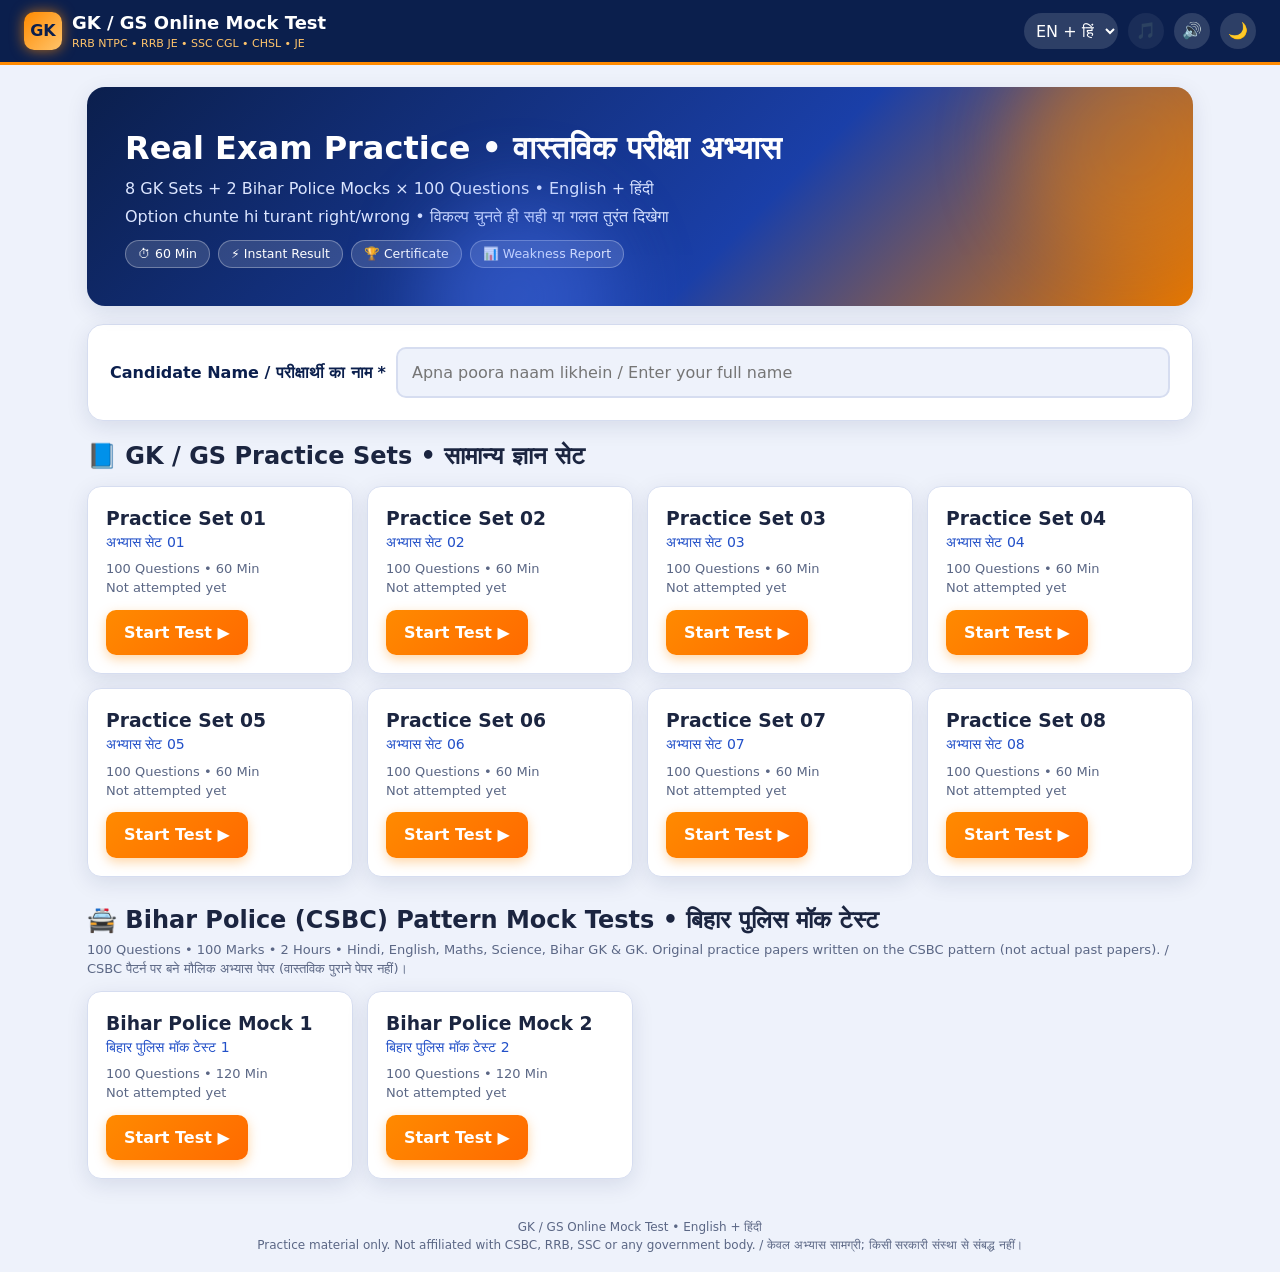
==== index.html @ ce88f7f6 "adding" ====
<!DOCTYPE html>
<html lang="hi"><head><meta charset="utf-8">
<meta name="viewport" content="width=device-width,initial-scale=1,viewport-fit=cover">
<title>GK / GS Online Mock Test – RRB • SSC • Bihar Police</title>
<meta name="description" content="Free GK / GS online mock tests in English and Hindi for RRB NTPC, RRB JE, SSC CGL, SSC CHSL, SSC JE and Bihar Police. Instant answers, certificate and weakness report.">
<meta name="theme-color" content="#0b1f4d"><meta name="robots" content="index,follow">
<meta property="og:title" content="GK / GS Online Mock Test – RRB • SSC • Bihar Police"><meta property="og:description" content="Bilingual mock tests with instant right/wrong, certificate and weakness report."><meta property="og:type" content="website">
<link rel="stylesheet" href="css/style.css"><link rel="manifest" href="manifest.webmanifest"><link rel="icon" href="favicon.svg" type="image/svg+xml"><link rel="apple-touch-icon" href="icons/icon-192.png">

<body data-th="light">
<div id="fl"></div><canvas id="cf"></canvas>
<header><div class="logo">GK</div><div><h1>GK / GS Online Mock Test</h1><small>RRB NTPC • RRB JE • SSC CGL • CHSL • JE</small></div><div class="sp"></div>
<button class="btn hide" id="hs" style="padding:8px 16px;background:linear-gradient(135deg,#12a150,#0e8a43)">Submit ✔</button><span class="cand hide" id="cand"></span><span id="timer" class="hide">60:00</span>
<select id="lang" class="ib" style="width:auto;border-radius:18px;padding:0 8px;color:#fff;background:rgba(255,255,255,.14)"><option value="both" style="color:#000">EN + हिं</option><option value="en" style="color:#000">English</option><option value="hi" style="color:#000">हिंदी</option></select>
<button class="ib" id="mu" title="Music">🎵</button><button class="ib" id="sf" title="Sound">🔊</button><button class="ib" id="dk" title="Dark mode">🌙</button><button class="ib hide" id="hm" title="Home">🏠</button></header>
<main class="wrap">
<section id="s-home"><div class="hero"><svg class="bolt" viewBox="0 0 24 24"><path d="M13 2 4 14h6l-1 8 9-12h-6z"/></svg><h2>Real Exam Practice • वास्तविक परीक्षा अभ्यास</h2><p>8 GK Sets + 2 Bihar Police Mocks × 100 Questions • English + हिंदी</p><p>Option chunte hi turant right/wrong • विकल्प चुनते ही सही या गलत तुरंत दिखेगा</p><div class="tags"><span>⏱ 60 Min</span><span>⚡ Instant Result</span><span>🏆 Certificate</span><span>📊 Weakness Report</span></div></div>
<div class="pn namebox" id="nb"><label for="nm">Candidate Name / परीक्षार्थी का नाम *</label><input id="nm" maxlength="40" placeholder="Apna poora naam likhein / Enter your full name" autocomplete="name"><span id="ne" style="color:var(--bd);font-size:13px;width:100%" class="hide">Naam likhe bina test start nahi hoga. / नाम लिखे बिना टेस्ट शुरू नहीं होगा।</span></div>
<h2 style="margin:6px 0 12px">📘 GK / GS Practice Sets • सामान्य ज्ञान सेट</h2><div class="gd" id="cards"></div><h2 style="margin:26px 0 4px">🚔 Bihar Police (CSBC) Pattern Mock Tests • बिहार पुलिस मॉक टेस्ट</h2><p style="color:var(--mut);font-size:13px;margin:0 0 12px">100 Questions • 100 Marks • 2 Hours • Hindi, English, Maths, Science, Bihar GK &amp; GK. Original practice papers written on the CSBC pattern (not actual past papers). / CSBC पैटर्न पर बने मौलिक अभ्यास पेपर (वास्तविक पुराने पेपर नहीं)।</p><div class="gd" id="cards2"></div></section>
<section id="s-ins" class="hide"><div class="pn ins"><h2 style="margin-top:0">Exam Instructions / परीक्षा निर्देश</h2><p id="who" style="font-weight:700"></p><ol><li id="i1"></li><li>Option select karte hi answer lock ho jayega aur turant sahi/galat dikhega. / विकल्प चुनते ही उत्तर लॉक होकर सही/गलत दिखेगा।</li><li>Palette se kisi bhi question par ja sakte hain. / पैलेट से किसी भी प्रश्न पर जा सकते हैं।</li><li>Submit ke baad certificate aur weakness report milegi. / सबमिट के बाद प्रमाणपत्र और कमज़ोरी रिपोर्ट मिलेगी।</li></ol><div style="display:flex;gap:10px;flex-wrap:wrap"><button class="btn g" id="ib">◀ Back</button><button class="btn" id="bg">Begin Exam ▶ परीक्षा शुरू करें</button></div></div></section>
<section id="s-ex" class="hide"><div class="ex"><div class="pn" id="qp"></div>
<aside class="pn side" id="sd"><b>Question Palette / प्रश्न सूची</b><div class="pal" id="pl"></div><div class="lg"><span><i style="background:var(--ok)"></i>Correct</span><span><i style="background:var(--bd)"></i>Wrong</span><span><i style="border:1px solid var(--ln)"></i>Pending</span></div>
<div class="st"><div><b id="c1">0</b>Correct</div><div><b id="c2">0</b>Wrong</div><div><b id="c3">100</b>Left</div></div><button class="btn b" id="sb" style="width:100%">Submit Test / जमा करें</button></aside></div>
<button class="btn" id="fab">☰ Palette</button></section>
<section id="s-rs" class="hide"><div id="ct"></div><div class="pn" style="margin-top:16px"><h3 style="margin-top:0">Performance by Topic / विषयवार प्रदर्शन</h3><div class="bars" id="br"></div>
<div style="display:flex;gap:10px;flex-wrap:wrap;margin-top:14px"><button class="btn" id="pd">⬇ Certificate + Report (PDF)</button><button class="btn b" id="rv">Review Answers</button><button class="btn g" id="rt">Retry Set</button><button class="btn g" id="rh">All Sets</button></div>
<p style="color:var(--mut);font-size:12px">PDF: button dabayein → print window mein <b>“Save as PDF”</b> chunein. / बटन दबाएँ → “Save as PDF” चुनें।</p></div></section>
</main><div class="foot">GK / GS Online Mock Test • English + हिंदी<br>Practice material only. Not affiliated with CSBC, RRB, SSC or any government body. / केवल अभ्यास सामग्री; किसी सरकारी संस्था से संबद्ध नहीं।</div><div id="pr"></div>
<script src="js/data.js"></script>
<script src="js/app.js"></script>
</body></html>
---- css/style.css ----
:root{--navy:#0b1f4d;--blue:#2250c8;--or:#ff8a00;--bg:#eef2fb;--cd:#fff;--ink:#1b2540;--mut:#5b6785;--ok:#12a150;--okb:#e6f7ee;--bd:#e5484d;--bdb:#fdecea;--ln:#d6ddf0;--hd:#0b1f4d;--sh:0 6px 22px rgba(11,31,77,.1)}
[data-th=dark]{--bg:#0a1020;--cd:#131c33;--ink:#e8edfb;--mut:#9aa8cc;--ln:#27345a;--okb:#0f2b21;--bdb:#33161a;--hd:#070d1c;--blue:#6f97ff;--sh:0 6px 22px rgba(0,0,0,.5)}
*{box-sizing:border-box;-webkit-tap-highlight-color:transparent}
html{scroll-behavior:smooth}
body{margin:0;background:var(--bg);color:var(--ink);font-family:'Segoe UI','Noto Sans','Noto Sans Devanagari','Nirmala UI',Mangal,system-ui,sans-serif;line-height:1.45;transition:background .3s,color .3s;padding-bottom:env(safe-area-inset-bottom)}
button,select,input{font:inherit}
.hide{display:none!important}
header{background:var(--hd);color:#fff;padding:10px clamp(10px,3vw,24px);padding-top:calc(10px + env(safe-area-inset-top));display:flex;align-items:center;gap:10px;border-bottom:3px solid var(--or);position:sticky;top:0;z-index:20;flex-wrap:wrap}
.logo{width:38px;height:38px;border-radius:10px;background:linear-gradient(135deg,var(--or),#ffc46b);display:grid;place-items:center;font-weight:800;color:#0b1f4d;box-shadow:0 0 14px rgba(255,138,0,.7)}
header h1{font-size:clamp(14px,2.4vw,18px);margin:0}header small{display:block;color:#ffc46b;font-size:11px}
.sp{flex:1}.cand{font-size:13px;background:rgba(255,255,255,.12);padding:5px 12px;border-radius:20px;max-width:180px;overflow:hidden;text-overflow:ellipsis;white-space:nowrap}
.ib{background:rgba(255,255,255,.14);border:0;color:#fff;border-radius:50%;width:36px;height:36px;cursor:pointer;font-size:16px}
.ib:hover{background:var(--or)}
#timer{background:rgba(255,255,255,.14);border-radius:20px;padding:6px 14px;font-weight:800;font-variant-numeric:tabular-nums}
#timer.low{background:var(--bd);animation:pl 1s infinite}
@keyframes pl{50%{transform:scale(1.07)}}
.wrap{max-width:1150px;margin:0 auto;padding:clamp(10px,2.5vw,22px)}
.hero{position:relative;overflow:hidden;background:linear-gradient(135deg,#0b1f4d,#1a3fa8 60%,#e57600);color:#fff;border-radius:18px;padding:clamp(20px,4vw,38px);margin-bottom:18px;box-shadow:var(--sh)}
.hero:before,.hero:after{content:"";position:absolute;border-radius:50%;filter:blur(40px);animation:fl 9s ease-in-out infinite alternate}
.hero:before{width:240px;height:240px;background:#ff8a00;opacity:.35;right:-60px;top:-60px}.hero:after{width:200px;height:200px;background:#4f7bff;opacity:.4;left:30%;bottom:-90px;animation-delay:-4s}
@keyframes fl{to{transform:translate(-40px,30px)}}
.bolt{position:absolute;right:6%;top:8%;width:70px;fill:#ffd66b;filter:drop-shadow(0 0 12px #ffb300);opacity:0;animation:zap 6s infinite}
@keyframes zap{0%,88%,100%{opacity:0}90%{opacity:1}92%{opacity:.2}94%{opacity:1}97%{opacity:0}}
.hero h2{position:relative;margin:0 0 6px;font-size:clamp(21px,4.4vw,32px)}.hero p{position:relative;margin:4px 0;color:#dbe5ff}
.tags{position:relative;margin-top:12px;display:flex;gap:8px;flex-wrap:wrap}.tags span{background:rgba(255,255,255,.14);border:1px solid rgba(255,255,255,.3);border-radius:20px;padding:4px 12px;font-size:12.5px}
.pn{background:var(--cd);border:1px solid var(--ln);border-radius:16px;padding:clamp(14px,2.5vw,22px);box-shadow:var(--sh)}
.namebox{display:flex;gap:10px;flex-wrap:wrap;align-items:center;margin-bottom:18px;transition:.2s}
.namebox label{font-weight:700;color:var(--navy)}[data-th=dark] .namebox label{color:#fff}
.namebox input{flex:1;min-width:200px;padding:12px 14px;border-radius:10px;border:2px solid var(--ln);background:var(--bg);color:var(--ink);font-size:16px;outline:0}
.namebox input:focus{border-color:var(--or);box-shadow:0 0 0 4px rgba(255,138,0,.2)}
.namebox.err{animation:sk .4s}.namebox.err input{border-color:var(--bd)}
@keyframes sk{25%{transform:translateX(-8px)}75%{transform:translateX(8px)}}
.gd{display:grid;grid-template-columns:repeat(auto-fill,minmax(min(100%,230px),1fr));gap:14px}
.sc{background:var(--cd);border:1px solid var(--ln);border-radius:14px;padding:18px;box-shadow:var(--sh);transition:.2s;animation:up .5s both}
.sc:hover{transform:translateY(-4px);border-color:var(--or);box-shadow:0 10px 28px rgba(255,138,0,.25)}
@keyframes up{from{opacity:0;transform:translateY(14px)}}
.sc h3{margin:0}.sc .hi{color:var(--blue);font-size:14px}.sc .m{color:var(--mut);font-size:13px;margin:8px 0 12px}.best{color:var(--ok);font-weight:700}
.btn{background:linear-gradient(135deg,var(--or),#ff6a00);color:#fff;border:0;border-radius:10px;padding:11px 18px;font-weight:700;cursor:pointer;transition:.15s;box-shadow:0 4px 12px rgba(255,138,0,.35)}
.btn:hover:not(:disabled){transform:translateY(-1px);filter:brightness(1.08)}.btn:active{transform:scale(.97)}
.btn.b{background:var(--blue);box-shadow:none;color:#fff}.btn.g{background:var(--cd);color:var(--ink);border:1px solid var(--ln);box-shadow:none}
.btn:disabled{opacity:.4;cursor:not-allowed}
.ex{display:grid;grid-template-columns:minmax(0,1fr) 310px;gap:16px;align-items:start}
.qn{color:var(--or);font-weight:800;font-size:13px;margin-bottom:8px;display:flex;justify-content:space-between}
.qe{font-size:clamp(16px,2.6vw,20px);font-weight:700}.qh{font-size:clamp(15px,2.4vw,19px);color:var(--blue);margin-top:4px}
.os{margin-top:16px;display:grid;gap:10px}
.op{display:flex;gap:12px;align-items:center;text-align:left;width:100%;background:var(--cd);border:2px solid var(--ln);border-radius:12px;padding:12px 14px;cursor:pointer;color:var(--ink);transition:.15s;position:relative;overflow:hidden}
.op:hover:not(:disabled){border-color:var(--blue);transform:translateX(3px)}
.op .l{flex:0 0 34px;height:34px;border-radius:50%;background:var(--bg);display:grid;place-items:center;font-weight:800}
.oe{display:block;font-weight:600}.oh{display:block;color:var(--blue)}
.op.ok{border-color:var(--ok);background:var(--okb);animation:pop .5s;box-shadow:0 0 0 4px rgba(18,161,80,.18),0 0 22px rgba(18,161,80,.45)}.op.ok .l{background:var(--ok);color:#fff}
.op.bad{border-color:var(--bd);background:var(--bdb);animation:sk .45s}.op.bad .l{background:var(--bd);color:#fff}
.op:disabled{cursor:default}
@keyframes pop{40%{transform:scale(1.025)}}
.fb{margin-top:14px;border-radius:10px;padding:11px 14px;font-weight:700;animation:up .3s}
.fb.ok{background:var(--okb);color:var(--ok)}.fb.bad{background:var(--bdb);color:var(--bd)}
.nv{display:flex;gap:10px;margin-top:16px;position:sticky;bottom:0;background:var(--cd);padding:10px 0 4px}
.nv .btn{flex:1}
.pal{display:grid;grid-template-columns:repeat(10,minmax(0,1fr));gap:5px;margin:10px 0}
.pal button{aspect-ratio:1;border:1px solid var(--ln);border-radius:6px;background:var(--cd);color:var(--ink);font-size:11px;font-weight:700;cursor:pointer;padding:0}
.pal .ok{background:var(--ok);color:#fff;border-color:var(--ok)}.pal .bad{background:var(--bd);color:#fff;border-color:var(--bd)}.pal .cur{outline:3px solid var(--or)}
.lg{display:flex;gap:10px;flex-wrap:wrap;font-size:12px;color:var(--mut)}.lg i{display:inline-block;width:11px;height:11px;border-radius:3px;margin-right:4px;vertical-align:-1px}
.st{display:grid;grid-template-columns:repeat(3,1fr);gap:8px;text-align:center;margin:10px 0}.st div{background:var(--bg);border-radius:10px;padding:8px 4px;font-size:12px;color:var(--mut)}.st b{display:block;font-size:20px;color:var(--ink)}
#fab{display:none;position:fixed;right:14px;bottom:calc(80px + env(safe-area-inset-bottom));z-index:15;border-radius:30px;padding:12px 18px}
@media(max-width:880px){.ex{grid-template-columns:1fr}#fab{display:block}
.side{position:fixed;left:0;right:0;bottom:0;z-index:30;max-height:78vh;overflow:auto;border-radius:20px 20px 0 0;transform:translateY(105%);transition:transform .3s}.side.open{transform:none}}
.ins ol{padding-left:20px}.ins li{margin:8px 0}
.cert{position:relative;background:#fffdf6;color:#1b2540;border:10px double #c98a12;border-radius:6px;padding:clamp(16px,4vw,34px);text-align:center;box-shadow:var(--sh);font-family:Georgia,'Noto Serif','Noto Serif Devanagari',serif;animation:up .8s both;overflow:hidden}
.cert:before{content:"";position:absolute;inset:8px;border:2px solid #0b1f4d;pointer-events:none}
.cert .t1{letter-spacing:3px;color:#c98a12;font-weight:700;font-size:13px}.cert h2{font-size:clamp(24px,5vw,38px);margin:6px 0;color:#0b1f4d}
.cert .nm{font-size:clamp(24px,5vw,40px);font-style:italic;color:#16358a;border-bottom:2px solid #c98a12;display:inline-block;padding:0 24px;margin:8px 0}
.cert p{margin:6px 0}.cert .sc2{font-size:clamp(28px,6vw,46px);font-weight:800;color:#0b1f4d}
.cert .row{display:flex;justify-content:space-around;margin-top:18px;font-size:12px;flex-wrap:wrap;gap:8px}.cert .seal{width:70px;height:70px;border-radius:50%;margin:10px auto;background:radial-gradient(#ffd66b,#c98a12);display:grid;place-items:center;font-size:30px;box-shadow:0 0 18px #ffb300}
.bars div.r{margin:9px 0;font-size:13px}.bar{height:10px;background:var(--bg);border-radius:6px;overflow:hidden;margin-top:3px}.bar i{display:block;height:100%;border-radius:6px;transition:width 1s}
#fl{position:fixed;inset:0;background:#fff;opacity:0;pointer-events:none;z-index:99}#fl.on{animation:fa .6s}
@keyframes fa{0%{opacity:.85}20%{opacity:.1}35%{opacity:.7}100%{opacity:0}}
#cf{position:fixed;inset:0;pointer-events:none;z-index:98}
.foot{text-align:center;color:var(--mut);font-size:12px;padding:18px}
#pr{display:none}
@media print{body>*:not(#pr){display:none!important}#pr{display:block}*{-webkit-print-color-adjust:exact;print-color-adjust:exact}@page{size:A4;margin:12mm}
:root,[data-th=dark]{--ink:#1b2540;--mut:#5b6785;--bg:#eef2fb;--cd:#fff;--ln:#d6ddf0;--blue:#16358a}body{background:#fff;color:#1b2540}
.pgb{break-after:page}.cert{box-shadow:none;min-height:250mm;display:flex;flex-direction:column;justify-content:center;animation:none}.rq{break-inside:avoid;border-bottom:1px solid #d6ddf0;padding:6px 0;font-size:12px}.ph{color:#0b1f4d;border-bottom:3px solid #ff8a00;padding-bottom:4px}}
@media(prefers-reduced-motion:reduce){*{animation:none!important;transition:none!important}}
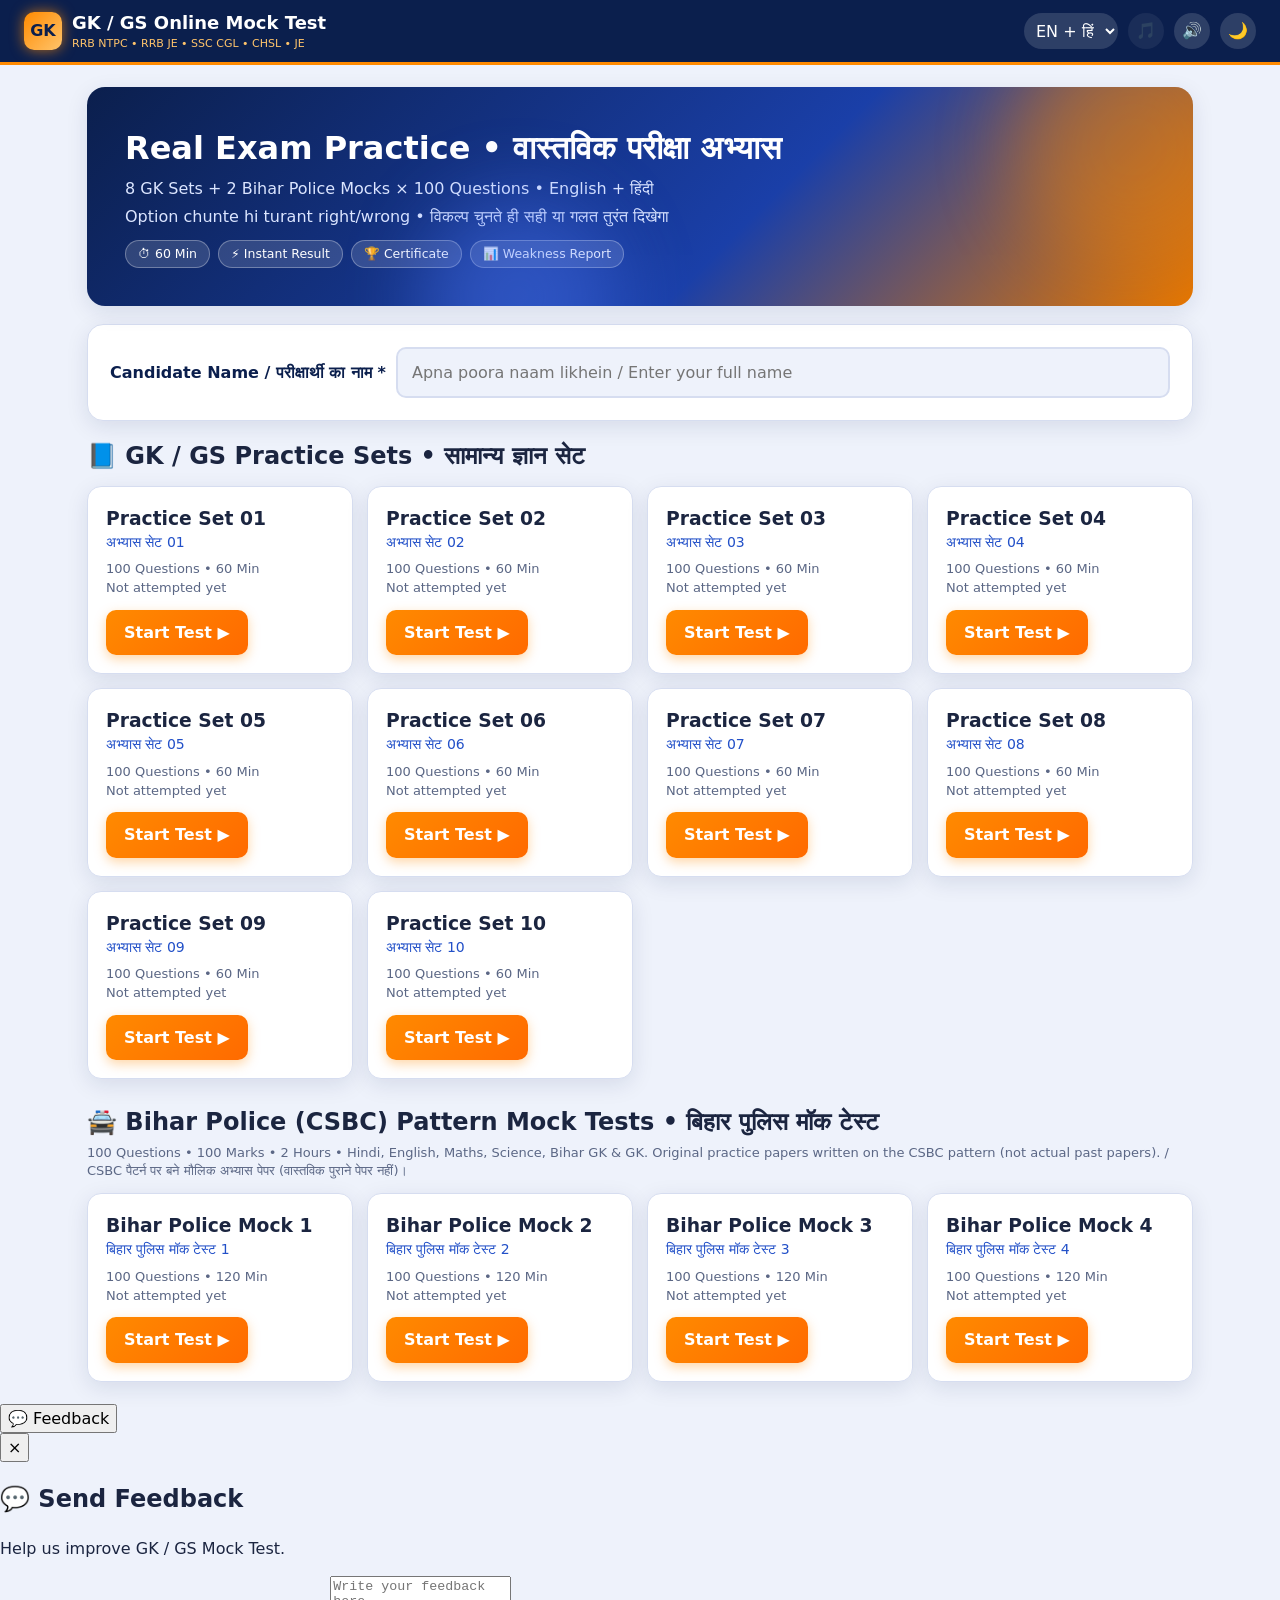
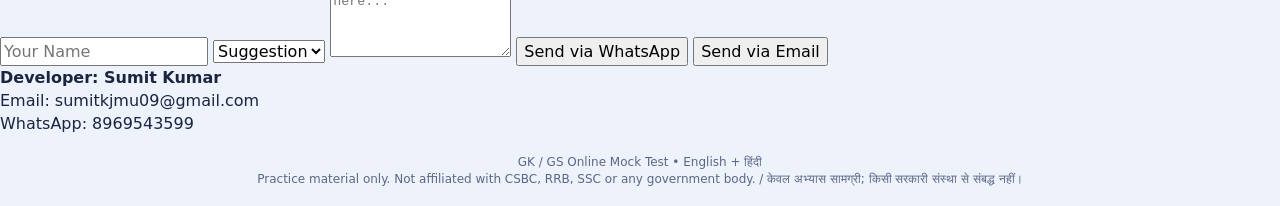
==== commit 902688ea: "Update index.html" ====
--- a/index.html
+++ b/index.html
@@ -25,7 +25,48 @@
 <section id="s-rs" class="hide"><div id="ct"></div><div class="pn" style="margin-top:16px"><h3 style="margin-top:0">Performance by Topic / विषयवार प्रदर्शन</h3><div class="bars" id="br"></div>
 <div style="display:flex;gap:10px;flex-wrap:wrap;margin-top:14px"><button class="btn" id="pd">⬇ Certificate + Report (PDF)</button><button class="btn b" id="rv">Review Answers</button><button class="btn g" id="rt">Retry Set</button><button class="btn g" id="rh">All Sets</button></div>
 <p style="color:var(--mut);font-size:12px">PDF: button dabayein → print window mein <b>“Save as PDF”</b> chunein. / बटन दबाएँ → “Save as PDF” चुनें।</p></div></section>
-</main><div class="foot">GK / GS Online Mock Test • English + हिंदी<br>Practice material only. Not affiliated with CSBC, RRB, SSC or any government body. / केवल अभ्यास सामग्री; किसी सरकारी संस्था से संबद्ध नहीं।</div><div id="pr"></div>
+</main>
+  <!-- Feedback Feature -->
+<button id="feedbackBtn" class="feedback-float">
+  💬 Feedback
+</button>
+
+<div id="feedbackModal" class="feedback-modal">
+  <div class="feedback-box">
+    <button id="closeFeedback" class="feedback-close">×</button>
+
+    <h2>💬 Send Feedback</h2>
+    <p>Help us improve GK / GS Mock Test.</p>
+
+    <input type="text" id="fbName"
+      placeholder="Your Name" maxlength="40">
+
+    <select id="fbType">
+      <option value="Suggestion">Suggestion</option>
+      <option value="Bug Report">Bug Report</option>
+      <option value="Question">Question</option>
+      <option value="Other">Other</option>
+    </select>
+
+    <textarea id="fbMessage"
+      placeholder="Write your feedback here..."
+      rows="5" maxlength="2000"></textarea>
+
+    <button id="fbWhatsApp" class="fb-wa">
+      Send via WhatsApp
+    </button>
+
+    <button id="fbEmail" class="fb-email">
+      Send via Email
+    </button>
+
+    <div class="fb-contact">
+      <b>Developer: Sumit Kumar</b><br>
+      Email: sumitkjmu09@gmail.com<br>
+      WhatsApp: 8969543599
+    </div>
+  </div>
+</div><div class="foot">GK / GS Online Mock Test • English + हिंदी<br>Practice material only. Not affiliated with CSBC, RRB, SSC or any government body. / केवल अभ्यास सामग्री; किसी सरकारी संस्था से संबद्ध नहीं।</div><div id="pr"></div>
 <script src="js/data.js"></script>
 <script src="js/app.js"></script>
 </body></html>
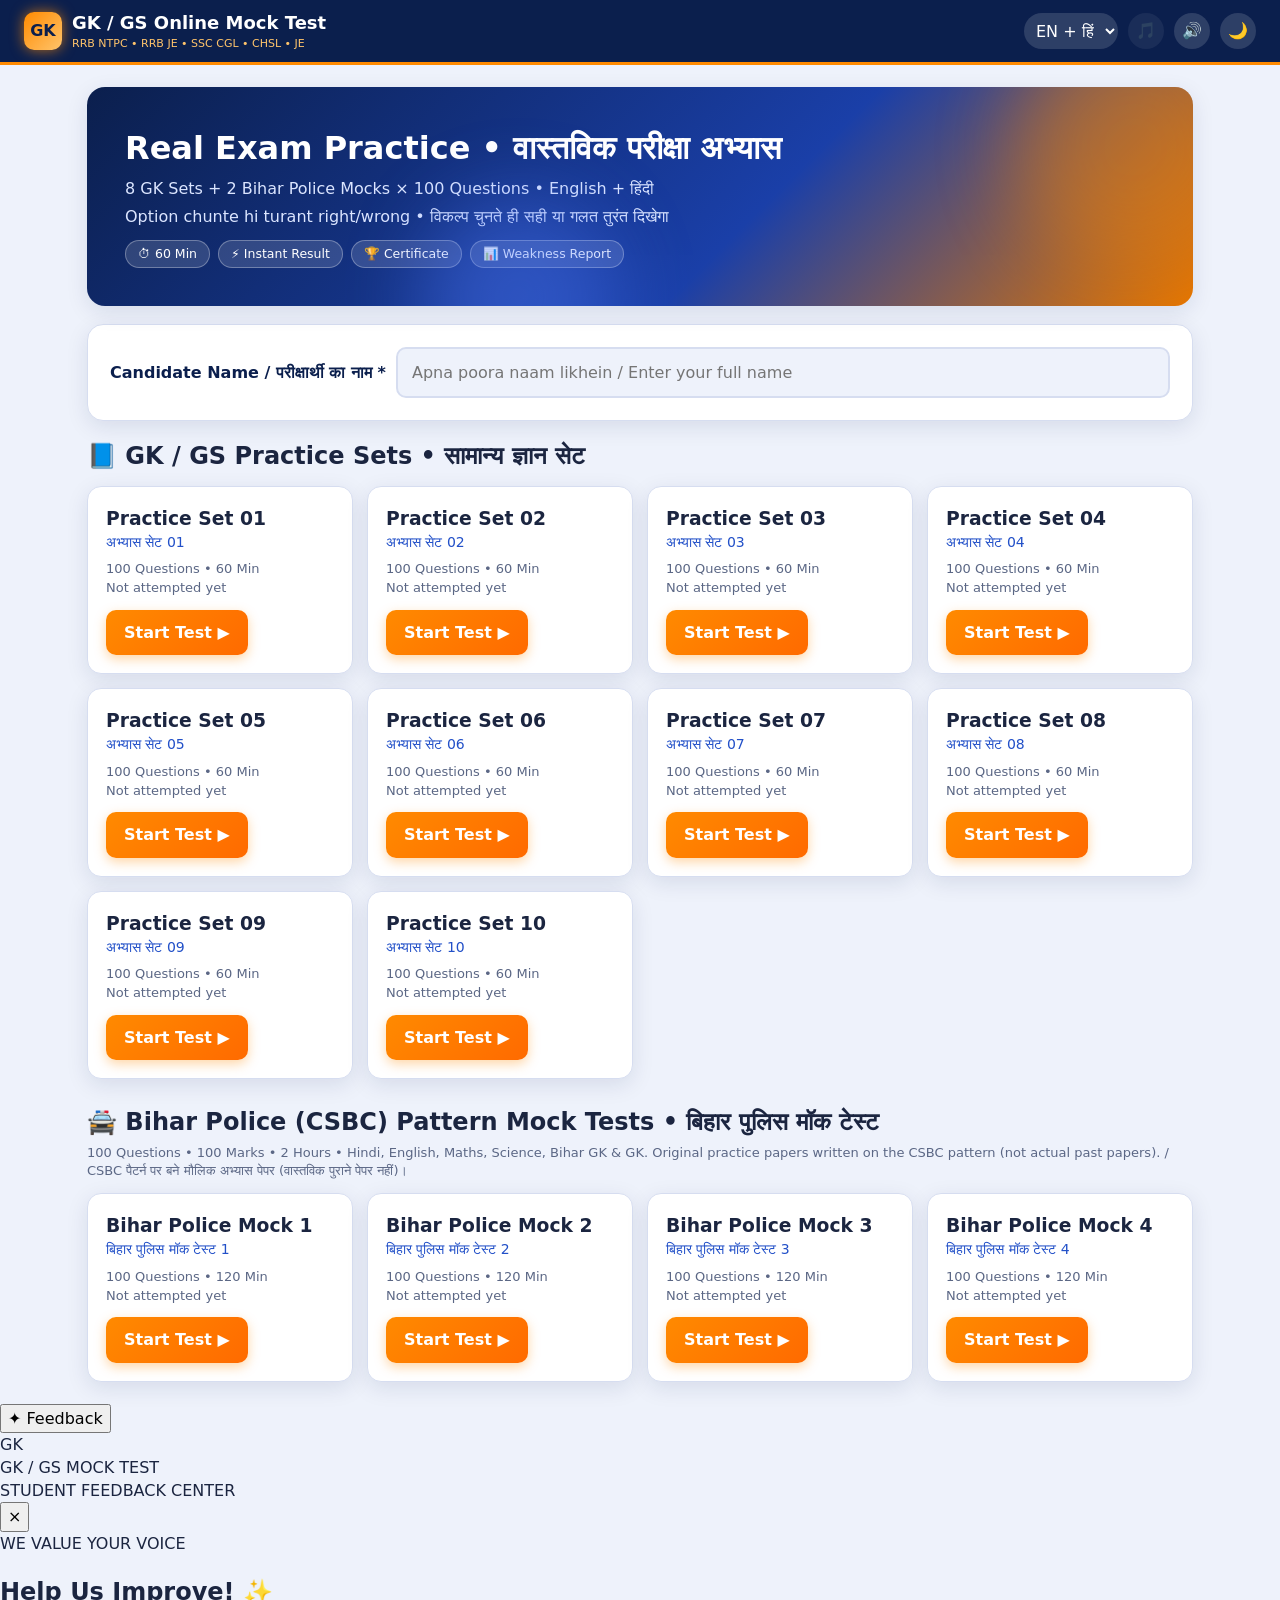
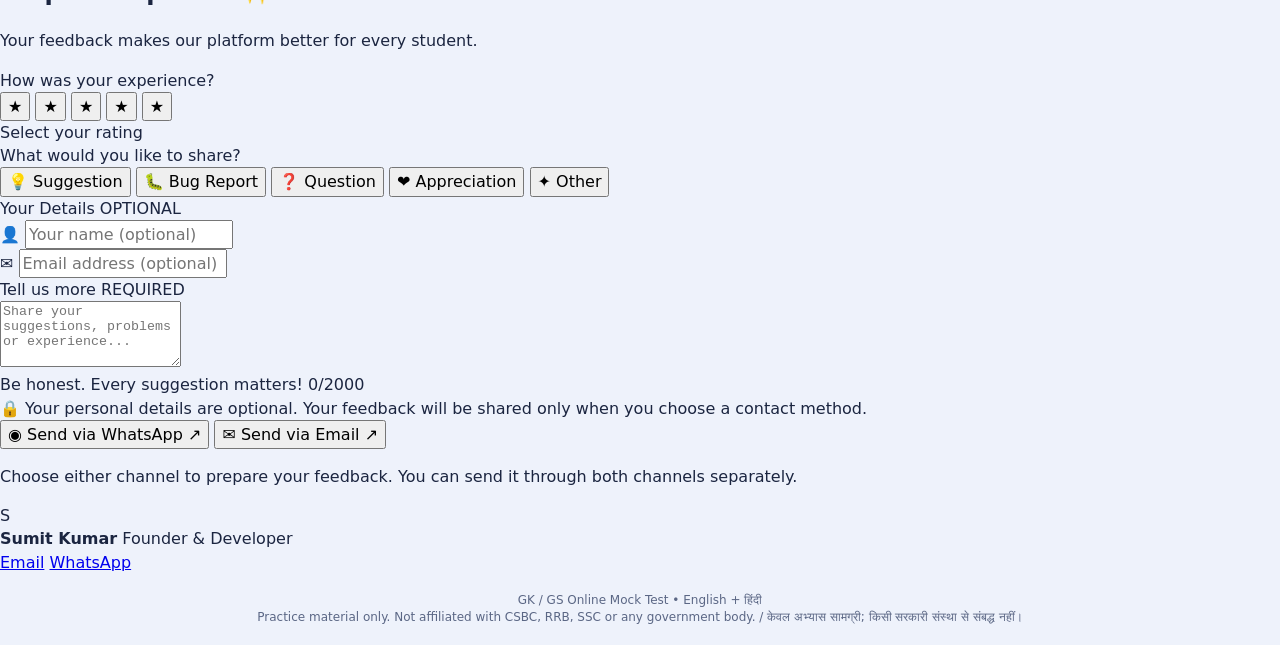
==== commit 3dcc8b80: "Update index.html" ====
--- a/index.html
+++ b/index.html
@@ -26,47 +26,157 @@
 <div style="display:flex;gap:10px;flex-wrap:wrap;margin-top:14px"><button class="btn" id="pd">⬇ Certificate + Report (PDF)</button><button class="btn b" id="rv">Review Answers</button><button class="btn g" id="rt">Retry Set</button><button class="btn g" id="rh">All Sets</button></div>
 <p style="color:var(--mut);font-size:12px">PDF: button dabayein → print window mein <b>“Save as PDF”</b> chunein. / बटन दबाएँ → “Save as PDF” चुनें।</p></div></section>
 </main>
-  <!-- Feedback Feature -->
-<button id="feedbackBtn" class="feedback-float">
-  💬 Feedback
+  <!-- ================= PREMIUM FEEDBACK SYSTEM ================= -->
+
+<button class="pf-trigger" id="pfOpen">
+  <span class="pf-trigger-icon">✦</span>
+  Feedback
+  <span class="pf-trigger-dot"></span>
 </button>
 
-<div id="feedbackModal" class="feedback-modal">
-  <div class="feedback-box">
-    <button id="closeFeedback" class="feedback-close">×</button>
+<div class="pf-overlay" id="pfOverlay">
+  <div class="pf-modal" role="dialog"
+       aria-modal="true" aria-labelledby="pfTitle">
 
-    <h2>💬 Send Feedback</h2>
-    <p>Help us improve GK / GS Mock Test.</p>
+    <div class="pf-header">
+      <div class="pf-header-top">
+        <div class="pf-brand">
+          <div class="pf-brand-icon">GK</div>
+          <div>
+            <div class="pf-brand-name">GK / GS MOCK TEST</div>
+            <div class="pf-brand-sub">STUDENT FEEDBACK CENTER</div>
+          </div>
+        </div>
+        <button class="pf-close" id="pfClose"
+                aria-label="Close">×</button>
+      </div>
 
-    <input type="text" id="fbName"
-      placeholder="Your Name" maxlength="40">
+      <div class="pf-heading">
+        <span class="pf-eyebrow">WE VALUE YOUR VOICE</span>
+        <h2 id="pfTitle">Help Us Improve! ✨</h2>
+        <p>Your feedback makes our platform better for every student.</p>
+      </div>
+      <div class="pf-decoration"></div>
+    </div>
 
-    <select id="fbType">
-      <option value="Suggestion">Suggestion</option>
-      <option value="Bug Report">Bug Report</option>
-      <option value="Question">Question</option>
-      <option value="Other">Other</option>
-    </select>
+    <div class="pf-body">
 
-    <textarea id="fbMessage"
-      placeholder="Write your feedback here..."
-      rows="5" maxlength="2000"></textarea>
+      <!-- Rating -->
+      <div class="pf-section">
+        <label class="pf-label">How was your experience?</label>
+        <div class="pf-rating" id="pfRating">
+          <button type="button" data-rating="1" aria-label="1 star">★</button>
+          <button type="button" data-rating="2" aria-label="2 stars">★</button>
+          <button type="button" data-rating="3" aria-label="3 stars">★</button>
+          <button type="button" data-rating="4" aria-label="4 stars">★</button>
+          <button type="button" data-rating="5" aria-label="5 stars">★</button>
+        </div>
+        <div class="pf-rating-text" id="pfRatingText">
+          Select your rating
+        </div>
+      </div>
 
-    <button id="fbWhatsApp" class="fb-wa">
-      Send via WhatsApp
-    </button>
+      <!-- Feedback Category -->
+      <div class="pf-section">
+        <label class="pf-label">What would you like to share?</label>
+        <div class="pf-categories" id="pfCategories">
+          <button type="button" data-category="Suggestion">💡 Suggestion</button>
+          <button type="button" data-category="Bug Report">🐛 Bug Report</button>
+          <button type="button" data-category="Question">❓ Question</button>
+          <button type="button" data-category="Appreciation">❤️ Appreciation</button>
+          <button type="button" data-category="Other">✦ Other</button>
+        </div>
+      </div>
 
-    <button id="fbEmail" class="fb-email">
-      Send via Email
-    </button>
+      <!-- Identity -->
+      <div class="pf-section">
+        <div class="pf-label-row">
+          <label class="pf-label">Your Details</label>
+          <span class="pf-optional">OPTIONAL</span>
+        </div>
 
-    <div class="fb-contact">
-      <b>Developer: Sumit Kumar</b><br>
-      Email: sumitkjmu09@gmail.com<br>
-      WhatsApp: 8969543599
+        <div class="pf-input-wrap">
+          <span>👤</span>
+          <input id="pfName" type="text"
+                 placeholder="Your name (optional)"
+                 maxlength="40">
+        </div>
+
+        <div class="pf-input-wrap">
+          <span>✉</span>
+          <input id="pfEmail" type="email"
+                 placeholder="Email address (optional)"
+                 maxlength="100">
+        </div>
+      </div>
+
+      <!-- Message -->
+      <div class="pf-section">
+        <div class="pf-label-row">
+          <label class="pf-label" for="pfMessage">
+            Tell us more
+          </label>
+          <span class="pf-optional">REQUIRED</span>
+        </div>
+
+        <textarea id="pfMessage"
+                  maxlength="2000"
+                  rows="4"
+                  placeholder="Share your suggestions, problems or experience..."></textarea>
+
+        <div class="pf-counter">
+          <span>Be honest. Every suggestion matters!</span>
+          <span id="pfCount">0/2000</span>
+        </div>
+      </div>
+
+      <!-- Privacy -->
+      <div class="pf-privacy">
+        <span>🔒</span>
+        Your personal details are optional. Your feedback
+        will be shared only when you choose a contact method.
+      </div>
+
+      <!-- Submit -->
+      <div class="pf-submit-area">
+        <button type="button" class="pf-whatsapp" id="pfWhatsApp">
+          <span>◉</span>
+          Send via WhatsApp
+          <span>↗</span>
+        </button>
+
+        <button type="button" class="pf-email-btn" id="pfEmailBtn">
+          <span>✉</span>
+          Send via Email
+          <span>↗</span>
+        </button>
+      </div>
+
+      <p class="pf-note">
+        Choose either channel to prepare your feedback.
+        You can send it through both channels separately.
+      </p>
+
     </div>
+
+    <!-- Footer -->
+    <div class="pf-footer">
+      <div class="pf-developer-icon">S</div>
+      <div class="pf-developer-info">
+        <strong>Sumit Kumar</strong>
+        <span>Founder & Developer</span>
+      </div>
+      <div class="pf-footer-contact">
+        <a href="mailto:sumitkjmu09@gmail.com">Email</a>
+        <a href="https://wa.me/918969543599" target="_blank"
+           rel="noopener">WhatsApp</a>
+      </div>
+    </div>
+
   </div>
-</div><div class="foot">GK / GS Online Mock Test • English + हिंदी<br>Practice material only. Not affiliated with CSBC, RRB, SSC or any government body. / केवल अभ्यास सामग्री; किसी सरकारी संस्था से संबद्ध नहीं।</div><div id="pr"></div>
+</div>
+
+<!-- ================= END PREMIUM FEEDBACK ================= --><div class="foot">GK / GS Online Mock Test • English + हिंदी<br>Practice material only. Not affiliated with CSBC, RRB, SSC or any government body. / केवल अभ्यास सामग्री; किसी सरकारी संस्था से संबद्ध नहीं।</div><div id="pr"></div>
 <script src="js/data.js"></script>
 <script src="js/app.js"></script>
 </body></html>
--- a/css/style.css
+++ b/css/style.css
@@ -80,3 +80,122 @@
 :root,[data-th=dark]{--ink:#1b2540;--mut:#5b6785;--bg:#eef2fb;--cd:#fff;--ln:#d6ddf0;--blue:#16358a}body{background:#fff;color:#1b2540}
 .pgb{break-after:page}.cert{box-shadow:none;min-height:250mm;display:flex;flex-direction:column;justify-content:center;animation:none}.rq{break-inside:avoid;border-bottom:1px solid #d6ddf0;padding:6px 0;font-size:12px}.ph{color:#0b1f4d;border-bottom:3px solid #ff8a00;padding-bottom:4px}}
 @media(prefers-reduced-motion:reduce){*{animation:none!important;transition:none!important}}
+/* Feedback Feature */
+
+.feedback-float {
+  position: fixed;
+  bottom: 22px;
+  right: 22px;
+  z-index: 9998;
+  background: linear-gradient(135deg,#2563eb,#123c91);
+  color: white;
+  border: none;
+  padding: 13px 20px;
+  border-radius: 30px;
+  font-size: 15px;
+  font-weight: 700;
+  cursor: pointer;
+  box-shadow: 0 5px 20px #0003;
+  transition: .3s;
+}
+
+.feedback-float:hover {
+  transform: translateY(-4px);
+}
+
+.feedback-modal {
+  display: none;
+  position: fixed;
+  inset: 0;
+  z-index: 9999;
+  background: rgba(0,0,0,.65);
+  align-items: center;
+  justify-content: center;
+  padding: 15px;
+}
+
+.feedback-modal.active {
+  display: flex;
+}
+
+.feedback-box {
+  width: 100%;
+  max-width: 420px;
+  max-height: 90vh;
+  overflow-y: auto;
+  background: var(--card, #fff);
+  color: var(--tx, #172033);
+  padding: 25px;
+  border-radius: 18px;
+  position: relative;
+  box-shadow: 0 15px 50px #0004;
+}
+
+.feedback-box h2 {
+  margin: 0 0 8px;
+}
+
+.feedback-box p {
+  color: var(--mut, #777);
+  font-size: 13px;
+}
+
+.feedback-close {
+  position: absolute;
+  top: 12px;
+  right: 15px;
+  border: none;
+  background: transparent;
+  color: inherit;
+  font-size: 28px;
+  cursor: pointer;
+}
+
+.feedback-box input,
+.feedback-box select,
+.feedback-box textarea {
+  display: block;
+  width: 100%;
+  box-sizing: border-box;
+  padding: 12px;
+  margin: 12px 0;
+  border: 1px solid var(--ln, #ddd);
+  border-radius: 9px;
+  background: var(--bg, #fff);
+  color: inherit;
+  font: inherit;
+  outline: none;
+}
+
+.feedback-box textarea {
+  resize: vertical;
+}
+
+.feedback-box button:not(.feedback-close) {
+  width: 100%;
+  padding: 12px;
+  border: none;
+  border-radius: 9px;
+  margin-top: 10px;
+  font-weight: 700;
+  cursor: pointer;
+}
+
+.fb-wa {
+  background: #20b866;
+  color: white;
+}
+
+.fb-email {
+  background: #2455bd;
+  color: white;
+}
+
+.fb-contact {
+  margin-top: 18px;
+  padding-top: 14px;
+  border-top: 1px solid var(--ln, #ddd);
+  font-size: 12px;
+  line-height: 1.9;
+  color: var(--mut, #777);
+}
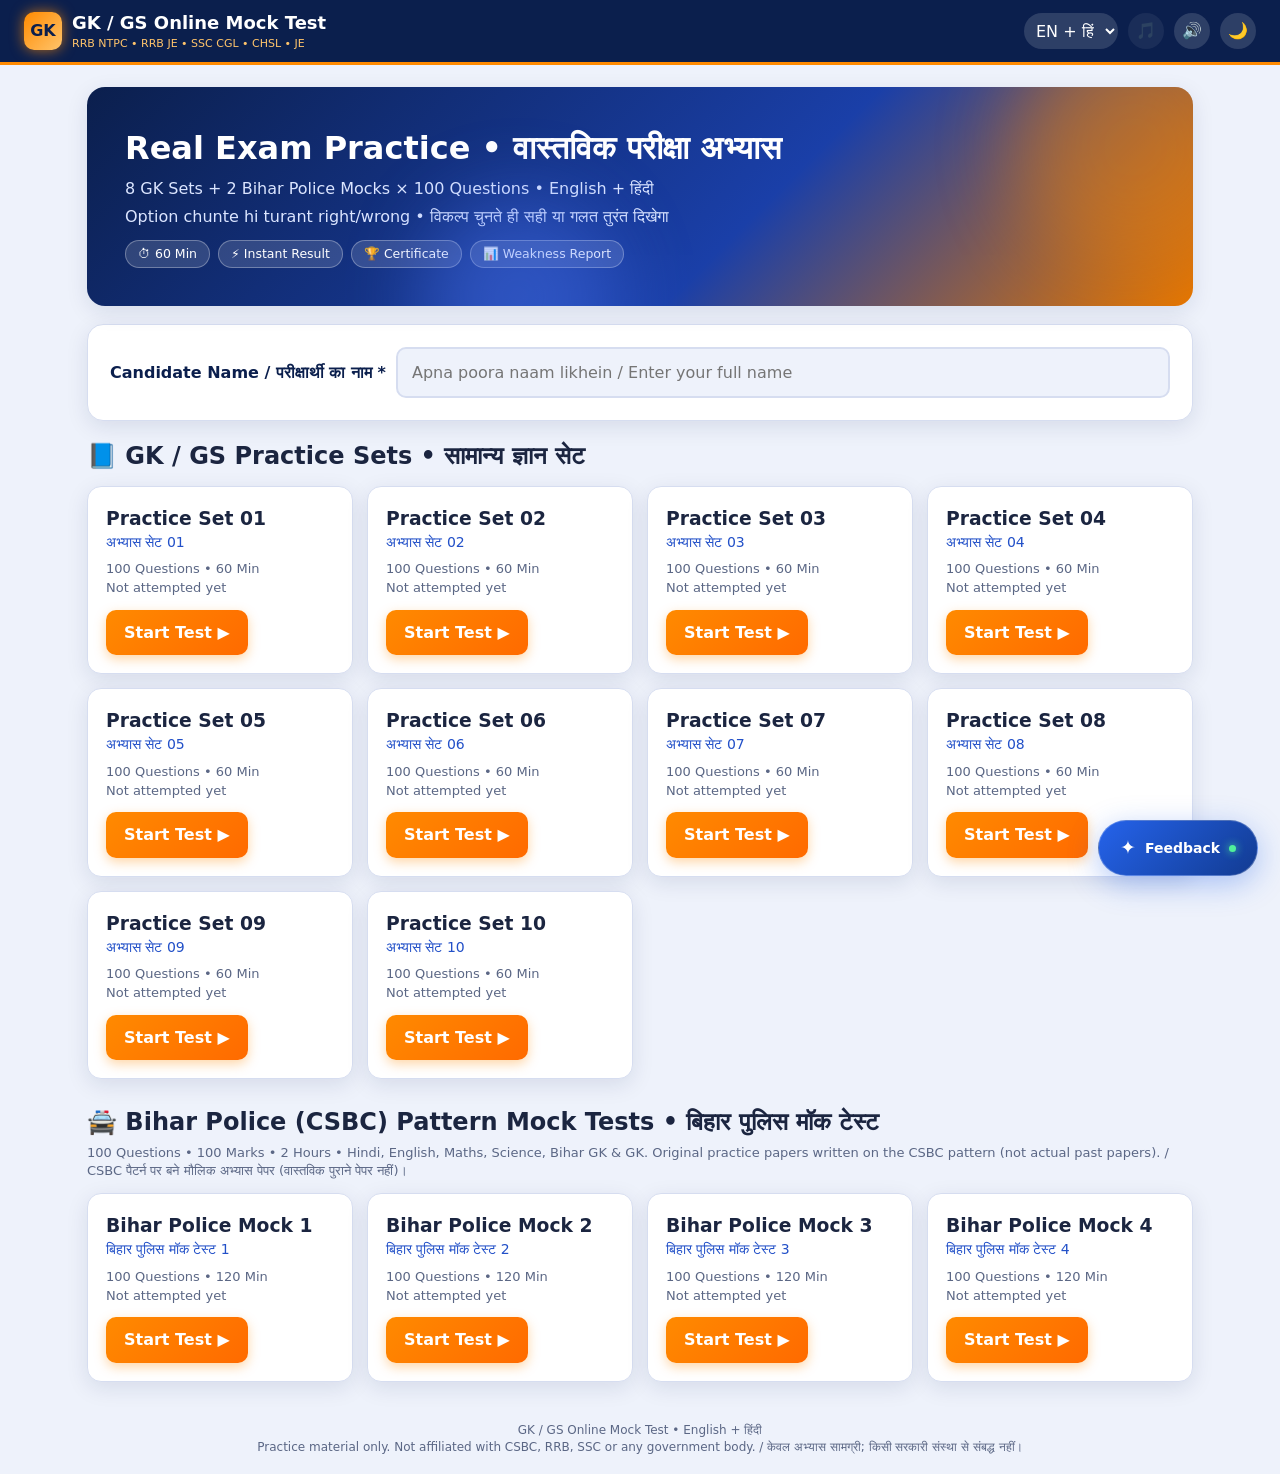
==== commit 511d2b4e: "Add feedback.js script to index.html" ====
--- a/index.html
+++ b/index.html
@@ -179,4 +179,5 @@
 <!-- ================= END PREMIUM FEEDBACK ================= --><div class="foot">GK / GS Online Mock Test • English + हिंदी<br>Practice material only. Not affiliated with CSBC, RRB, SSC or any government body. / केवल अभ्यास सामग्री; किसी सरकारी संस्था से संबद्ध नहीं।</div><div id="pr"></div>
 <script src="js/data.js"></script>
 <script src="js/app.js"></script>
+  <script src="js/feedback.js"></script>
 </body></html>
--- a/css/style.css
+++ b/css/style.css
@@ -80,122 +80,509 @@
 :root,[data-th=dark]{--ink:#1b2540;--mut:#5b6785;--bg:#eef2fb;--cd:#fff;--ln:#d6ddf0;--blue:#16358a}body{background:#fff;color:#1b2540}
 .pgb{break-after:page}.cert{box-shadow:none;min-height:250mm;display:flex;flex-direction:column;justify-content:center;animation:none}.rq{break-inside:avoid;border-bottom:1px solid #d6ddf0;padding:6px 0;font-size:12px}.ph{color:#0b1f4d;border-bottom:3px solid #ff8a00;padding-bottom:4px}}
 @media(prefers-reduced-motion:reduce){*{animation:none!important;transition:none!important}}
-/* Feedback Feature */
-
-.feedback-float {
+/* ======================================
+   PREMIUM FEEDBACK SYSTEM
+   Designed for GK / GS Mock Test
+====================================== */
+
+.pf-trigger {
   position: fixed;
-  bottom: 22px;
   right: 22px;
-  z-index: 9998;
-  background: linear-gradient(135deg,#2563eb,#123c91);
+  bottom: 24px;
+  z-index: 9990;
+  display: flex;
+  align-items: center;
+  gap: 9px;
+  padding: 13px 21px;
+  border: 1px solid rgba(255,255,255,.25);
+  border-radius: 50px;
+  background: linear-gradient(135deg,#2563eb,#123b91);
+  color: #fff;
+  font-size: 14px;
+  font-weight: 800;
+  cursor: pointer;
+  box-shadow: 0 8px 30px rgba(37,99,235,.35);
+  transition: .3s ease;
+}
+
+.pf-trigger:hover {
+  transform: translateY(-4px);
+  box-shadow: 0 12px 35px rgba(37,99,235,.45);
+}
+
+.pf-trigger-icon {
+  font-size: 19px;
+}
+
+.pf-trigger-dot {
+  width: 7px;
+  height: 7px;
+  border-radius: 50%;
+  background: #50ef9b;
+  box-shadow: 0 0 9px #50ef9b;
+}
+
+/* Overlay */
+
+.pf-overlay {
+  position: fixed;
+  inset: 0;
+  z-index: 10000;
+  display: none;
+  align-items: center;
+  justify-content: center;
+  padding: 15px;
+  background: rgba(3,10,28,.76);
+  backdrop-filter: blur(8px);
+  -webkit-backdrop-filter: blur(8px);
+}
+
+.pf-overlay.pf-active {
+  display: flex;
+  animation: pfFade .25s ease;
+}
+
+@keyframes pfFade {
+  from { opacity: 0; }
+  to { opacity: 1; }
+}
+
+/* Main Modal */
+
+.pf-modal {
+  width: 100%;
+  max-width: 490px;
+  max-height: 92vh;
+  overflow-y: auto;
+  border-radius: 23px;
+  background: #fff;
+  color: #17233b;
+  box-shadow: 0 25px 90px rgba(0,0,0,.35);
+  animation: pfSlide .3s ease;
+  scrollbar-width: thin;
+}
+
+@keyframes pfSlide {
+  from {
+    transform: translateY(25px) scale(.97);
+    opacity: 0;
+  }
+  to {
+    transform: translateY(0) scale(1);
+    opacity: 1;
+  }
+}
+
+/* Header */
+
+.pf-header {
+  position: relative;
+  overflow: hidden;
+  padding: 23px 25px 27px;
+  color: #fff;
+  background: linear-gradient(125deg,#0b1f4d,#174b9d,#2867cb);
+}
+
+.pf-header-top {
+  display: flex;
+  justify-content: space-between;
+  align-items: center;
+}
+
+.pf-brand {
+  display: flex;
+  align-items: center;
+  gap: 11px;
+}
+
+.pf-brand-icon {
+  width: 43px;
+  height: 43px;
+  display: grid;
+  place-items: center;
+  border-radius: 13px;
   color: white;
+  font-weight: 900;
+  font-size: 17px;
+  background: rgba(255,255,255,.16);
+  border: 1px solid rgba(255,255,255,.25);
+}
+
+.pf-brand-name {
+  font-size: 12px;
+  font-weight: 900;
+  letter-spacing: 1px;
+}
+
+.pf-brand-sub {
+  margin-top: 4px;
+  font-size: 9px;
+  letter-spacing: 1.4px;
+  color: #b8d0ff;
+}
+
+.pf-close {
+  width: 34px;
+  height: 34px;
+  border-radius: 50%;
+  border: 1px solid rgba(255,255,255,.3);
+  color: #fff;
+  background: rgba(255,255,255,.12);
+  font-size: 24px;
+  cursor: pointer;
+}
+
+.pf-heading {
+  position: relative;
+  z-index: 1;
+  margin-top: 27px;
+}
+
+.pf-eyebrow {
+  display: inline-block;
+  font-size: 9px;
+  font-weight: 900;
+  letter-spacing: 2px;
+  color: #9bc2ff;
+}
+
+.pf-heading h2 {
+  margin: 9px 0 7px;
+  color: #fff;
+  font-size: 27px;
+  font-weight: 900;
+}
+
+.pf-heading p {
+  margin: 0;
+  color: #d4e2ff;
+  font-size: 12px;
+  line-height: 1.7;
+}
+
+.pf-decoration {
+  position: absolute;
+  width: 150px;
+  height: 150px;
+  border: 1px solid rgba(255,255,255,.12);
+  border-radius: 50%;
+  right: -48px;
+  bottom: -100px;
+  box-shadow: 0 0 0 20px rgba(255,255,255,.035),
+              0 0 0 40px rgba(255,255,255,.025);
+}
+
+/* Body */
+
+.pf-body {
+  padding: 22px 25px;
+}
+
+.pf-section {
+  margin-bottom: 21px;
+}
+
+.pf-label {
+  display: block;
+  margin-bottom: 11px;
+  color: #1a2942;
+  font-size: 13px;
+  font-weight: 800;
+}
+
+.pf-label-row {
+  display: flex;
+  align-items: center;
+  justify-content: space-between;
+  gap: 10px;
+}
+
+.pf-optional {
+  color: #8b98ab;
+  font-size: 9px;
+  font-weight: 900;
+  letter-spacing: 1px;
+}
+
+/* Rating */
+
+.pf-rating {
+  display: flex;
+  gap: 12px;
+}
+
+.pf-rating button {
   border: none;
-  padding: 13px 20px;
-  border-radius: 30px;
-  font-size: 15px;
+  background: transparent;
+  padding: 0;
+  color: #d5dbe5;
+  font-size: 32px;
+  cursor: pointer;
+  transition: .2s;
+}
+
+.pf-rating button:hover,
+.pf-rating button.pf-selected {
+  color: #f5ad25;
+  transform: scale(1.15);
+}
+
+.pf-rating-text {
+  margin-top: 5px;
+  color: #77849a;
+  font-size: 11px;
+}
+
+/* Categories */
+
+.pf-categories {
+  display: flex;
+  flex-wrap: wrap;
+  gap: 8px;
+}
+
+.pf-categories button {
+  padding: 9px 12px;
+  border: 1px solid #e1e7f0;
+  border-radius: 10px;
+  color: #526078;
+  background: #f8faff;
+  font-size: 11px;
   font-weight: 700;
   cursor: pointer;
-  box-shadow: 0 5px 20px #0003;
-  transition: .3s;
-}
-
-.feedback-float:hover {
-  transform: translateY(-4px);
-}
-
-.feedback-modal {
-  display: none;
-  position: fixed;
-  inset: 0;
-  z-index: 9999;
-  background: rgba(0,0,0,.65);
-  align-items: center;
-  justify-content: center;
-  padding: 15px;
-}
-
-.feedback-modal.active {
-  display: flex;
-}
-
-.feedback-box {
+  transition: .2s;
+}
+
+.pf-categories button:hover,
+.pf-categories button.pf-selected {
+  border-color: #3674df;
+  color: #1954b4;
+  background: #eaf2ff;
+}
+
+/* Input */
+
+.pf-input-wrap {
+  display: flex;
+  align-items: center;
+  gap: 10px;
+  margin-top: 10px;
+  padding: 0 13px;
+  border: 1px solid #e1e7f0;
+  border-radius: 11px;
+  background: #f9fbff;
+  transition: .2s;
+}
+
+.pf-input-wrap:focus-within {
+  border-color: #3674df;
+  box-shadow: 0 0 0 3px rgba(54,116,223,.09);
+}
+
+.pf-input-wrap span {
+  color: #8492a8;
+}
+
+.pf-input-wrap input {
   width: 100%;
-  max-width: 420px;
-  max-height: 90vh;
-  overflow-y: auto;
-  background: var(--card, #fff);
-  color: var(--tx, #172033);
-  padding: 25px;
-  border-radius: 18px;
-  position: relative;
-  box-shadow: 0 15px 50px #0004;
-}
-
-.feedback-box h2 {
-  margin: 0 0 8px;
-}
-
-.feedback-box p {
-  color: var(--mut, #777);
+  min-width: 0;
+  height: 43px;
+  border: none;
+  outline: none;
+  color: #17233b;
+  background: transparent;
+  font-size: 12px;
+}
+
+.pf-input-wrap input::placeholder,
+.pf-body textarea::placeholder {
+  color: #9aa6b8;
+}
+
+/* Message */
+
+.pf-body textarea {
+  box-sizing: border-box;
+  width: 100%;
+  min-height: 110px;
+  resize: vertical;
+  padding: 13px;
+  border: 1px solid #e1e7f0;
+  border-radius: 12px;
+  outline: none;
+  color: #17233b;
+  background: #f9fbff;
+  font: inherit;
+  font-size: 12px;
+  line-height: 1.6;
+  transition: .2s;
+}
+
+.pf-body textarea:focus {
+  border-color: #3674df;
+  box-shadow: 0 0 0 3px rgba(54,116,223,.09);
+}
+
+.pf-counter {
+  display: flex;
+  justify-content: space-between;
+  gap: 8px;
+  margin-top: 7px;
+  color: #8995a8;
+  font-size: 10px;
+}
+
+/* Privacy */
+
+.pf-privacy {
+  display: flex;
+  gap: 9px;
+  padding: 12px;
+  border: 1px solid #e0eafa;
+  border-radius: 11px;
+  background: #f2f7ff;
+  color: #58708e;
+  font-size: 10px;
+  line-height: 1.7;
+}
+
+/* Submit */
+
+.pf-submit-area {
+  display: grid;
+  gap: 10px;
+  margin-top: 19px;
+}
+
+.pf-submit-area button {
+  display: flex;
+  align-items: center;
+  justify-content: space-between;
+  padding: 14px 17px;
+  border: none;
+  border-radius: 12px;
   font-size: 13px;
-}
-
-.feedback-close {
-  position: absolute;
-  top: 12px;
-  right: 15px;
-  border: none;
-  background: transparent;
-  color: inherit;
-  font-size: 28px;
+  font-weight: 800;
   cursor: pointer;
-}
-
-.feedback-box input,
-.feedback-box select,
-.feedback-box textarea {
-  display: block;
-  width: 100%;
-  box-sizing: border-box;
-  padding: 12px;
-  margin: 12px 0;
-  border: 1px solid var(--ln, #ddd);
-  border-radius: 9px;
-  background: var(--bg, #fff);
-  color: inherit;
-  font: inherit;
-  outline: none;
-}
-
-.feedback-box textarea {
-  resize: vertical;
-}
-
-.feedback-box button:not(.feedback-close) {
-  width: 100%;
-  padding: 12px;
-  border: none;
-  border-radius: 9px;
-  margin-top: 10px;
-  font-weight: 700;
-  cursor: pointer;
-}
-
-.fb-wa {
-  background: #20b866;
-  color: white;
-}
-
-.fb-email {
-  background: #2455bd;
-  color: white;
-}
-
-.fb-contact {
-  margin-top: 18px;
-  padding-top: 14px;
-  border-top: 1px solid var(--ln, #ddd);
-  font-size: 12px;
-  line-height: 1.9;
-  color: var(--mut, #777);
-}
+  transition: .25s;
+}
+
+.pf-submit-area button:hover {
+  transform: translateY(-2px);
+  filter: brightness(1.05);
+}
+
+.pf-whatsapp {
+  color: #fff;
+  background: linear-gradient(110deg,#16a45a,#087c42);
+  box-shadow: 0 5px 14px rgba(22,164,90,.2);
+}
+
+.pf-email-btn {
+  color: #fff;
+  background: linear-gradient(110deg,#2865d9,#1746a0);
+  box-shadow: 0 5px 14px rgba(40,101,217,.2);
+}
+
+.pf-note {
+  text-align: center;
+  color: #8a96a8;
+  font-size: 10px;
+  line-height: 1.6;
+}
+
+/* Footer */
+
+.pf-footer {
+  display: flex;
+  align-items: center;
+  gap: 10px;
+  padding: 15px 22px;
+  border-top: 1px solid #edf0f5;
+  background: #f8faff;
+}
+
+.pf-developer-icon {
+  display: grid;
+  place-items: center;
+  width: 37px;
+  height: 37px;
+  flex-shrink: 0;
+  border-radius: 50%;
+  color: #fff;
+  background: linear-gradient(135deg,#153e88,#367be5);
+  font-size: 17px;
+  font-weight: 900;
+}
+
+.pf-developer-info {
+  display: flex;
+  flex-direction: column;
+  gap: 3px;
+  flex: 1;
+  min-width: 0;
+}
+
+.pf-developer-info strong {
+  color: #24354f;
+  font-size: 11px;
+}
+
+.pf-developer-info span {
+  color: #8793a5;
+  font-size: 9px;
+}
+
+.pf-footer-contact {
+  display: flex;
+  flex-direction: column;
+  align-items: flex-end;
+  gap: 5px;
+}
+
+.pf-footer-contact a {
+  color: #2865c8;
+  text-decoration: none;
+  font-size: 10px;
+  font-weight: 800;
+}
+
+/* Mobile */
+
+@media(max-width:520px) {
+  .pf-trigger {
+    right: 14px;
+    bottom: 17px;
+    padding: 12px 17px;
+    font-size: 12px;
+  }
+
+  .pf-overlay {
+    padding: 8px;
+  }
+
+  .pf-modal {
+    max-height: 94vh;
+    border-radius: 19px;
+  }
+
+  .pf-header {
+    padding: 19px 19px 22px;
+  }
+
+  .pf-heading h2 {
+    font-size: 23px;
+  }
+
+  .pf-body {
+    padding: 19px;
+  }
+
+  .pf-rating {
+    justify-content: space-between;
+  }
+
+  .pf-rating button {
+    font-size: 30px;
+  }
+}
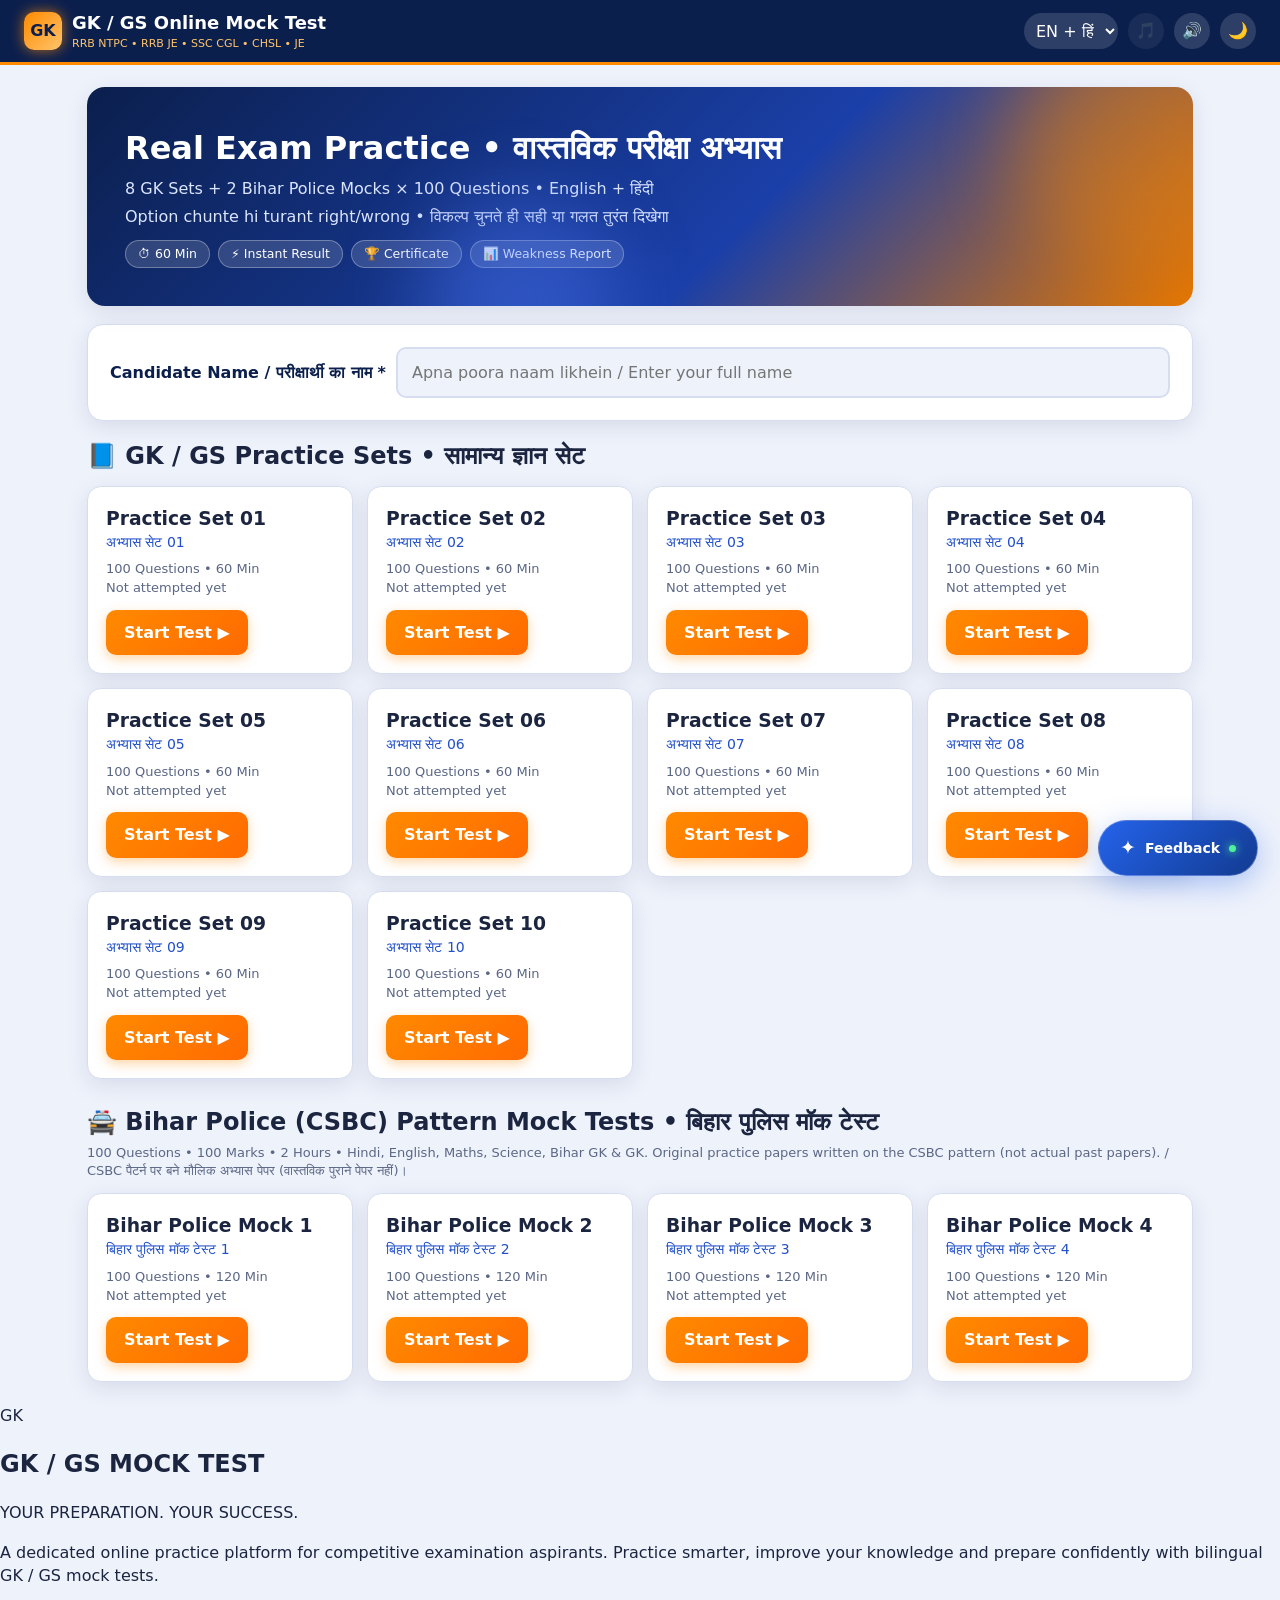
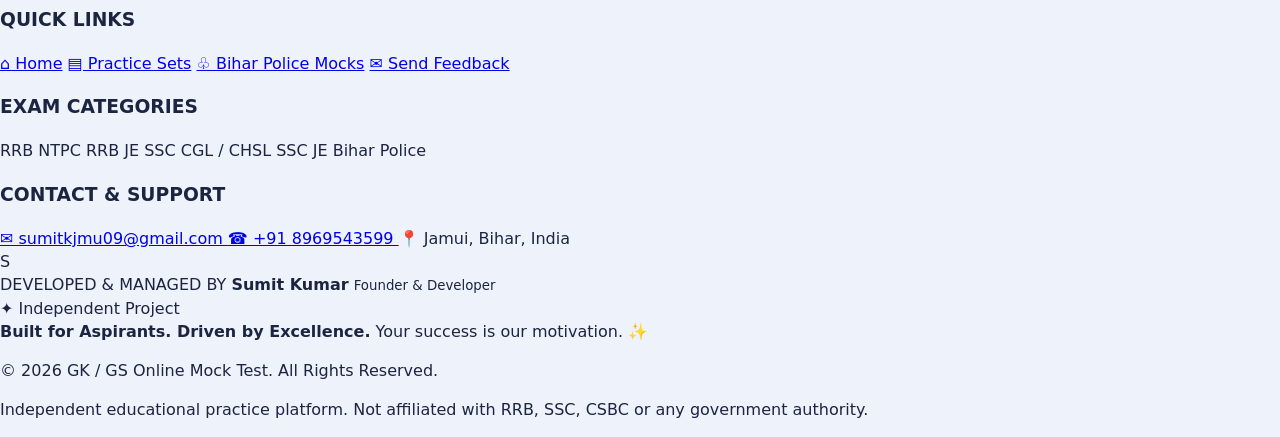
==== commit c0c2647c: "Update index.html" ====
--- a/index.html
+++ b/index.html
@@ -176,7 +176,117 @@
   </div>
 </div>
 
-<!-- ================= END PREMIUM FEEDBACK ================= --><div class="foot">GK / GS Online Mock Test • English + हिंदी<br>Practice material only. Not affiliated with CSBC, RRB, SSC or any government body. / केवल अभ्यास सामग्री; किसी सरकारी संस्था से संबद्ध नहीं।</div><div id="pr"></div>
+<!-- ================= END PREMIUM FEEDBACK ================= -->
+<footer class="pro-footer">
+
+  <div class="pf-container">
+
+    <!-- Brand -->
+    <div class="pf-brand-section">
+
+      <div class="pf-brand-logo">GK</div>
+
+      <div>
+        <h2>GK / GS MOCK TEST</h2>
+        <span class="pf-tagline">
+          YOUR PREPARATION. YOUR SUCCESS.
+        </span>
+      </div>
+
+    </div>
+
+    <p class="pf-description">
+      A dedicated online practice platform for competitive
+      examination aspirants. Practice smarter, improve your
+      knowledge and prepare confidently with bilingual
+      GK / GS mock tests.
+    </p>
+
+    <div class="pf-divider"></div>
+
+    <!-- Footer Links -->
+    <div class="pf-grid">
+
+      <div class="pf-column">
+        <h3>QUICK LINKS</h3>
+        <a href="#" data-footer-action="home">⌂ Home</a>
+        <a href="#" data-footer-action="sets">▤ Practice Sets</a>
+        <a href="#" data-footer-action="police">♧ Bihar Police Mocks</a>
+        <a href="#" data-footer-action="feedback">✉ Send Feedback</a>
+      </div>
+
+      <div class="pf-column">
+        <h3>EXAM CATEGORIES</h3>
+        <span>RRB NTPC</span>
+        <span>RRB JE</span>
+        <span>SSC CGL / CHSL</span>
+        <span>SSC JE</span>
+        <span>Bihar Police</span>
+      </div>
+
+      <div class="pf-column pf-contact">
+        <h3>CONTACT & SUPPORT</h3>
+
+        <a href="mailto:sumitkjmu09@gmail.com">
+          ✉ sumitkjmu09@gmail.com
+        </a>
+
+        <a href="https://wa.me/918969543599"
+           target="_blank" rel="noopener">
+          ☎ +91 8969543599
+        </a>
+
+        <span>📍 Jamui, Bihar, India</span>
+      </div>
+
+    </div>
+
+    <div class="pf-divider"></div>
+
+    <!-- Developer -->
+    <div class="pf-developer">
+
+      <div class="pf-developer-avatar">S</div>
+
+      <div class="pf-developer-details">
+        <span>DEVELOPED & MANAGED BY</span>
+        <strong>Sumit Kumar</strong>
+        <small>Founder & Developer</small>
+      </div>
+
+      <div class="pf-developer-badge">
+        ✦ Independent Project
+      </div>
+
+    </div>
+
+    <!-- Motto -->
+    <div class="pf-motto">
+      <strong>Built for Aspirants. Driven by Excellence.</strong>
+      <span>Your success is our motivation. ✨</span>
+    </div>
+
+    <!-- Copyright -->
+    <div class="pf-bottom">
+
+      <p>
+        © <span id="pfYear">2026</span>
+        GK / GS Online Mock Test.
+        All Rights Reserved.
+      </p>
+
+      <p class="pf-disclaimer">
+        Independent educational practice platform.
+        Not affiliated with RRB, SSC, CSBC or any
+        government authority.
+      </p>
+
+    </div>
+
+  </div>
+
+</footer>
+
 <script src="js/data.js"></script>
 <script src="js/app.js"></script>
   <script src="js/feedback.js"></script>
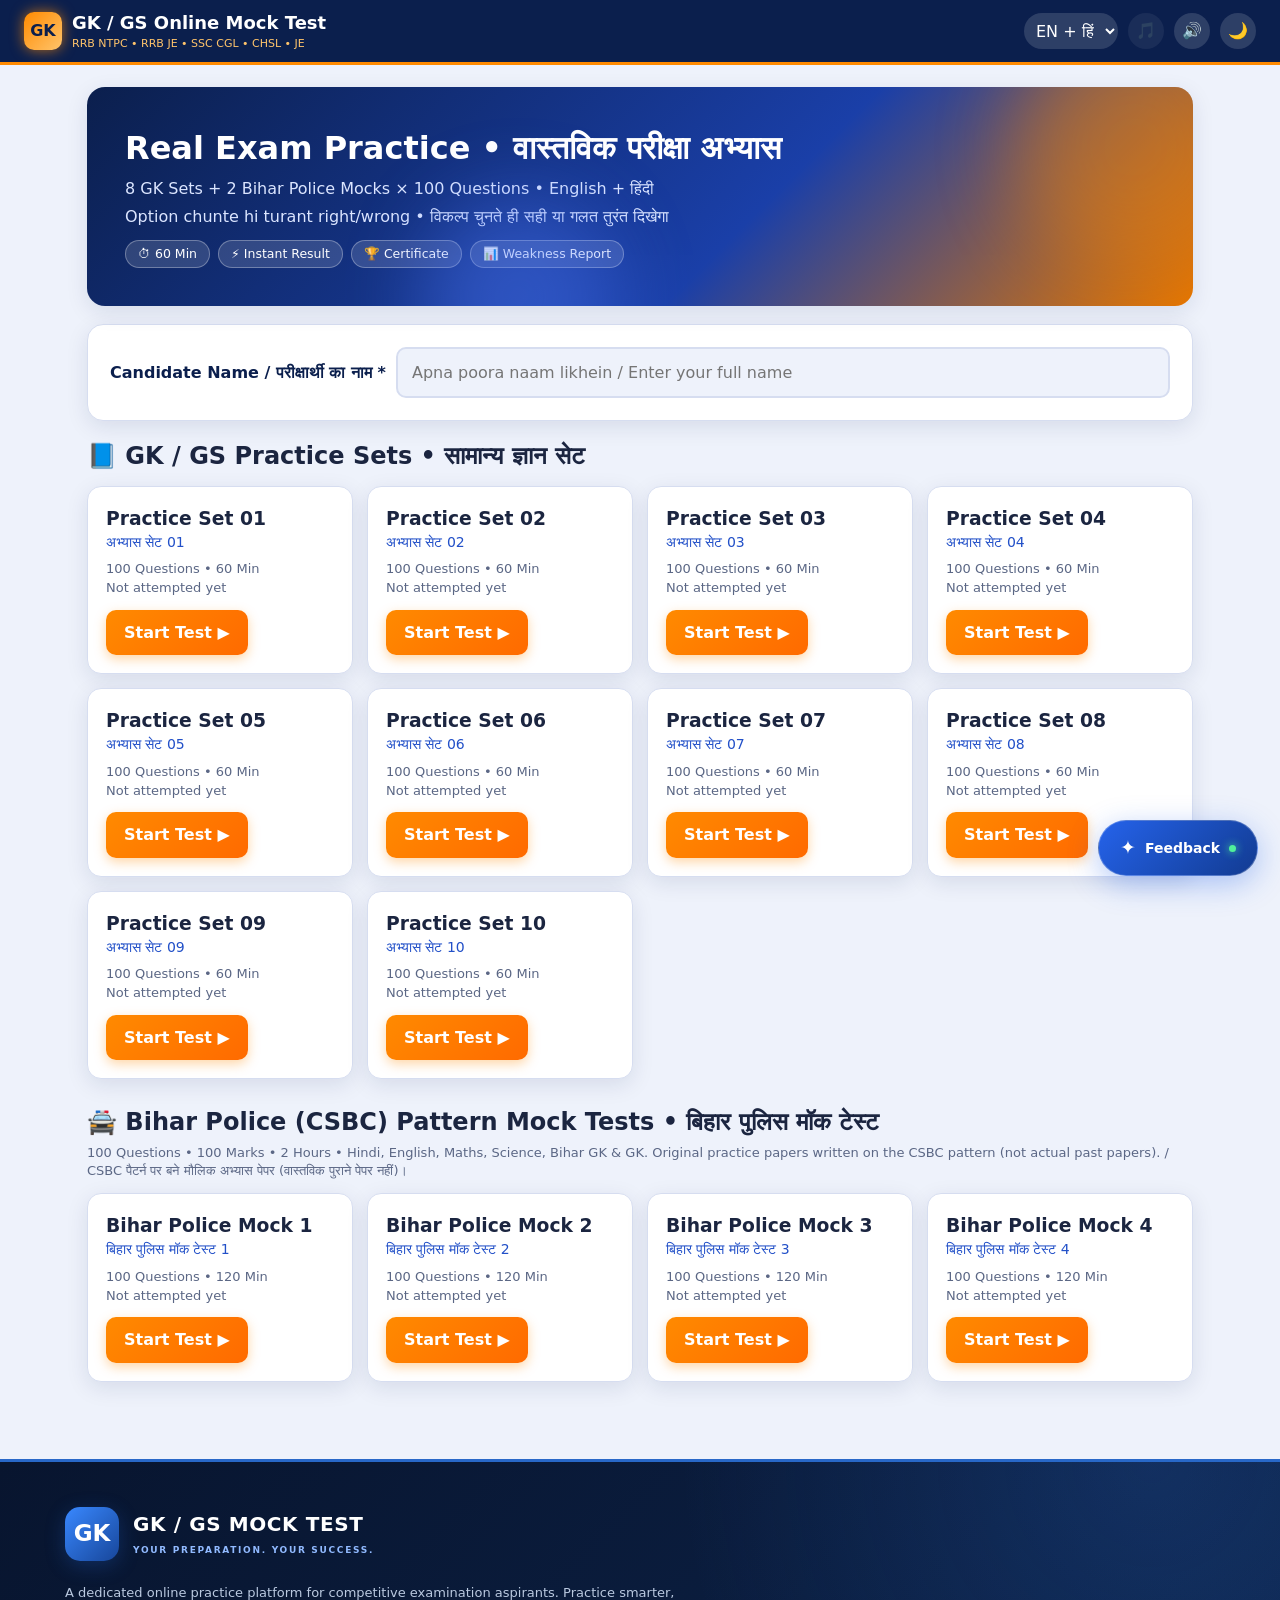
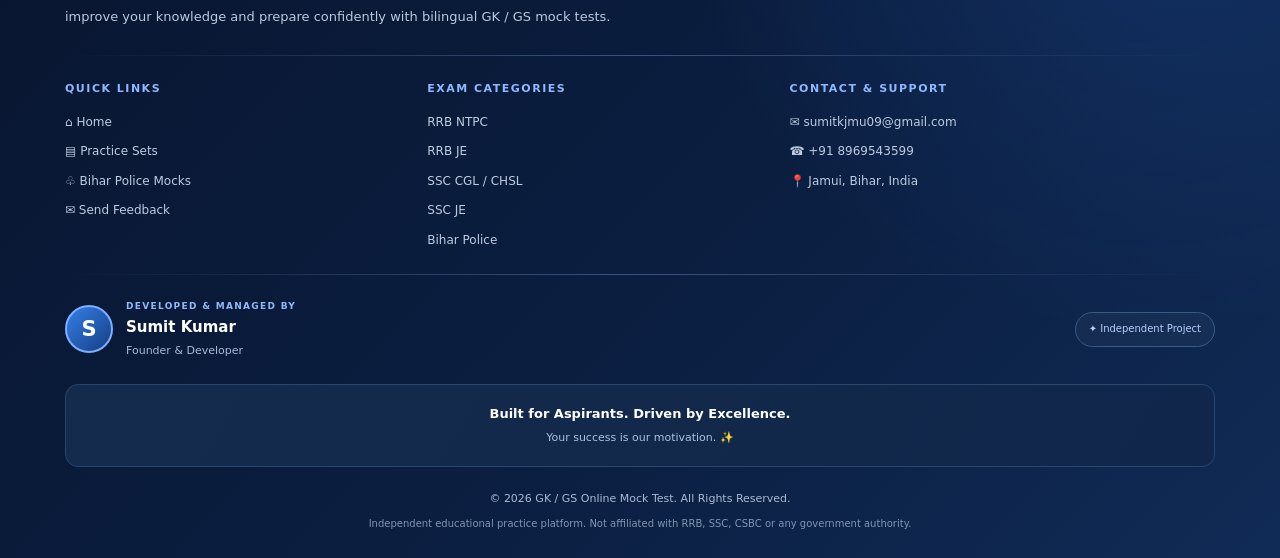
==== commit 63848ae5: "Add footer.js script to index.html" ====
--- a/index.html
+++ b/index.html
@@ -290,4 +290,5 @@
 <script src="js/data.js"></script>
 <script src="js/app.js"></script>
   <script src="js/feedback.js"></script>
+  <script src="js/footer.js"></script>
 </body></html>
--- a/css/style.css
+++ b/css/style.css
@@ -586,3 +586,267 @@
     font-size: 30px;
   }
 }
+
+/* =================================
+   OFFICIAL PREMIUM WEBSITE FOOTER
+================================= */
+
+.pro-footer {
+  position: relative;
+  overflow: hidden;
+  margin-top: 55px;
+  padding: 45px 20px 20px;
+  color: #fff;
+  background:
+    radial-gradient(circle at 90% 0%,
+      rgba(44,108,208,.22), transparent 35%),
+    linear-gradient(135deg,#08152f,#0b1f42 60%,#102b56);
+  border-top: 3px solid #2868c8;
+}
+
+.pf-container {
+  max-width: 1150px;
+  margin: auto;
+}
+
+/* Brand */
+
+.pf-brand-section {
+  display: flex;
+  align-items: center;
+  gap: 14px;
+}
+
+.pf-brand-logo {
+  width: 54px;
+  height: 54px;
+  display: grid;
+  place-items: center;
+  border-radius: 15px;
+  background: linear-gradient(135deg,#3988ff,#17469a);
+  box-shadow: 0 5px 20px #1e5bb955;
+  font-size: 23px;
+  font-weight: 900;
+  color: white;
+}
+
+.pf-brand-section h2 {
+  margin: 0;
+  font-size: 20px;
+  font-weight: 900;
+  letter-spacing: .6px;
+  color: #fff;
+}
+
+.pf-tagline {
+  display: block;
+  margin-top: 5px;
+  font-size: 9px;
+  font-weight: 800;
+  letter-spacing: 1.7px;
+  color: #91baff;
+}
+
+.pf-description {
+  max-width: 650px;
+  margin: 20px 0;
+  color: #bac9e0;
+  font-size: 13px;
+  line-height: 1.9;
+}
+
+/* Divider */
+
+.pf-divider {
+  height: 1px;
+  margin: 25px 0;
+  background: linear-gradient(
+    90deg,transparent,#38547e,transparent
+  );
+}
+
+/* Columns */
+
+.pf-grid {
+  display: grid;
+  grid-template-columns: 1fr 1fr 1.3fr;
+  gap: 35px;
+}
+
+.pf-column {
+  display: flex;
+  flex-direction: column;
+  gap: 12px;
+}
+
+.pf-column h3 {
+  margin: 0 0 5px;
+  font-size: 11px;
+  letter-spacing: 1.5px;
+  font-weight: 900;
+  color: #8fb8ff;
+}
+
+.pf-column a,
+.pf-column span {
+  width: fit-content;
+  color: #bdcce1;
+  text-decoration: none;
+  font-size: 12px;
+  transition: .25s;
+}
+
+.pf-column a:hover {
+  color: #fff;
+  transform: translateX(4px);
+}
+
+/* Developer */
+
+.pf-developer {
+  display: flex;
+  align-items: center;
+  gap: 13px;
+}
+
+.pf-developer-avatar {
+  width: 48px;
+  height: 48px;
+  display: grid;
+  place-items: center;
+  flex-shrink: 0;
+  border-radius: 50%;
+  background: linear-gradient(135deg,#357fe9,#153e82);
+  border: 2px solid #7eaeff;
+  font-size: 21px;
+  font-weight: 900;
+}
+
+.pf-developer-details {
+  display: flex;
+  flex-direction: column;
+  gap: 4px;
+}
+
+.pf-developer-details span {
+  font-size: 9px;
+  color: #91b8fa;
+  letter-spacing: 1.3px;
+  font-weight: 800;
+}
+
+.pf-developer-details strong {
+  font-size: 15px;
+  color: #fff;
+}
+
+.pf-developer-details small {
+  color: #a8bbd6;
+  font-size: 11px;
+}
+
+.pf-developer-badge {
+  margin-left: auto;
+  padding: 9px 13px;
+  border: 1px solid #385b88;
+  border-radius: 30px;
+  color: #b6d1ff;
+  font-size: 10px;
+  background: #ffffff08;
+}
+
+/* Motto */
+
+.pf-motto {
+  display: flex;
+  flex-direction: column;
+  align-items: center;
+  gap: 7px;
+  padding: 20px 12px;
+  margin-top: 25px;
+  border: 1px solid #29466f;
+  border-radius: 13px;
+  background: linear-gradient(
+    120deg,#142b4d,#10264a
+  );
+  text-align: center;
+}
+
+.pf-motto strong {
+  color: #fff;
+  font-size: 13px;
+}
+
+.pf-motto span {
+  color: #a8c2e9;
+  font-size: 11px;
+}
+
+/* Bottom */
+
+.pf-bottom {
+  padding-top: 17px;
+  text-align: center;
+}
+
+.pf-bottom p {
+  margin: 6px 0;
+  color: #a9bbd5;
+  font-size: 11px;
+  line-height: 1.7;
+}
+
+.pf-bottom .pf-disclaimer {
+  color: #8196b4;
+  font-size: 10px;
+}
+
+/* Responsive */
+
+@media(max-width:700px) {
+
+  .pro-footer {
+    padding: 35px 18px 18px;
+  }
+
+  .pf-grid {
+    grid-template-columns: 1fr 1fr;
+    gap: 28px 15px;
+  }
+
+  .pf-contact {
+    grid-column: 1 / -1;
+  }
+
+  .pf-brand-section h2 {
+    font-size: 17px;
+  }
+
+  .pf-developer-badge {
+    font-size: 9px;
+    padding: 7px 9px;
+  }
+}
+
+@media(max-width:420px) {
+
+  .pf-developer {
+    flex-wrap: wrap;
+  }
+
+  .pf-developer-badge {
+    margin-left: 61px;
+  }
+
+  .pf-brand-logo {
+    width: 47px;
+    height: 47px;
+  }
+
+  .pf-column a,
+  .pf-column span {
+    font-size: 11px;
+    overflow-wrap: anywhere;
+  }
+}
+
